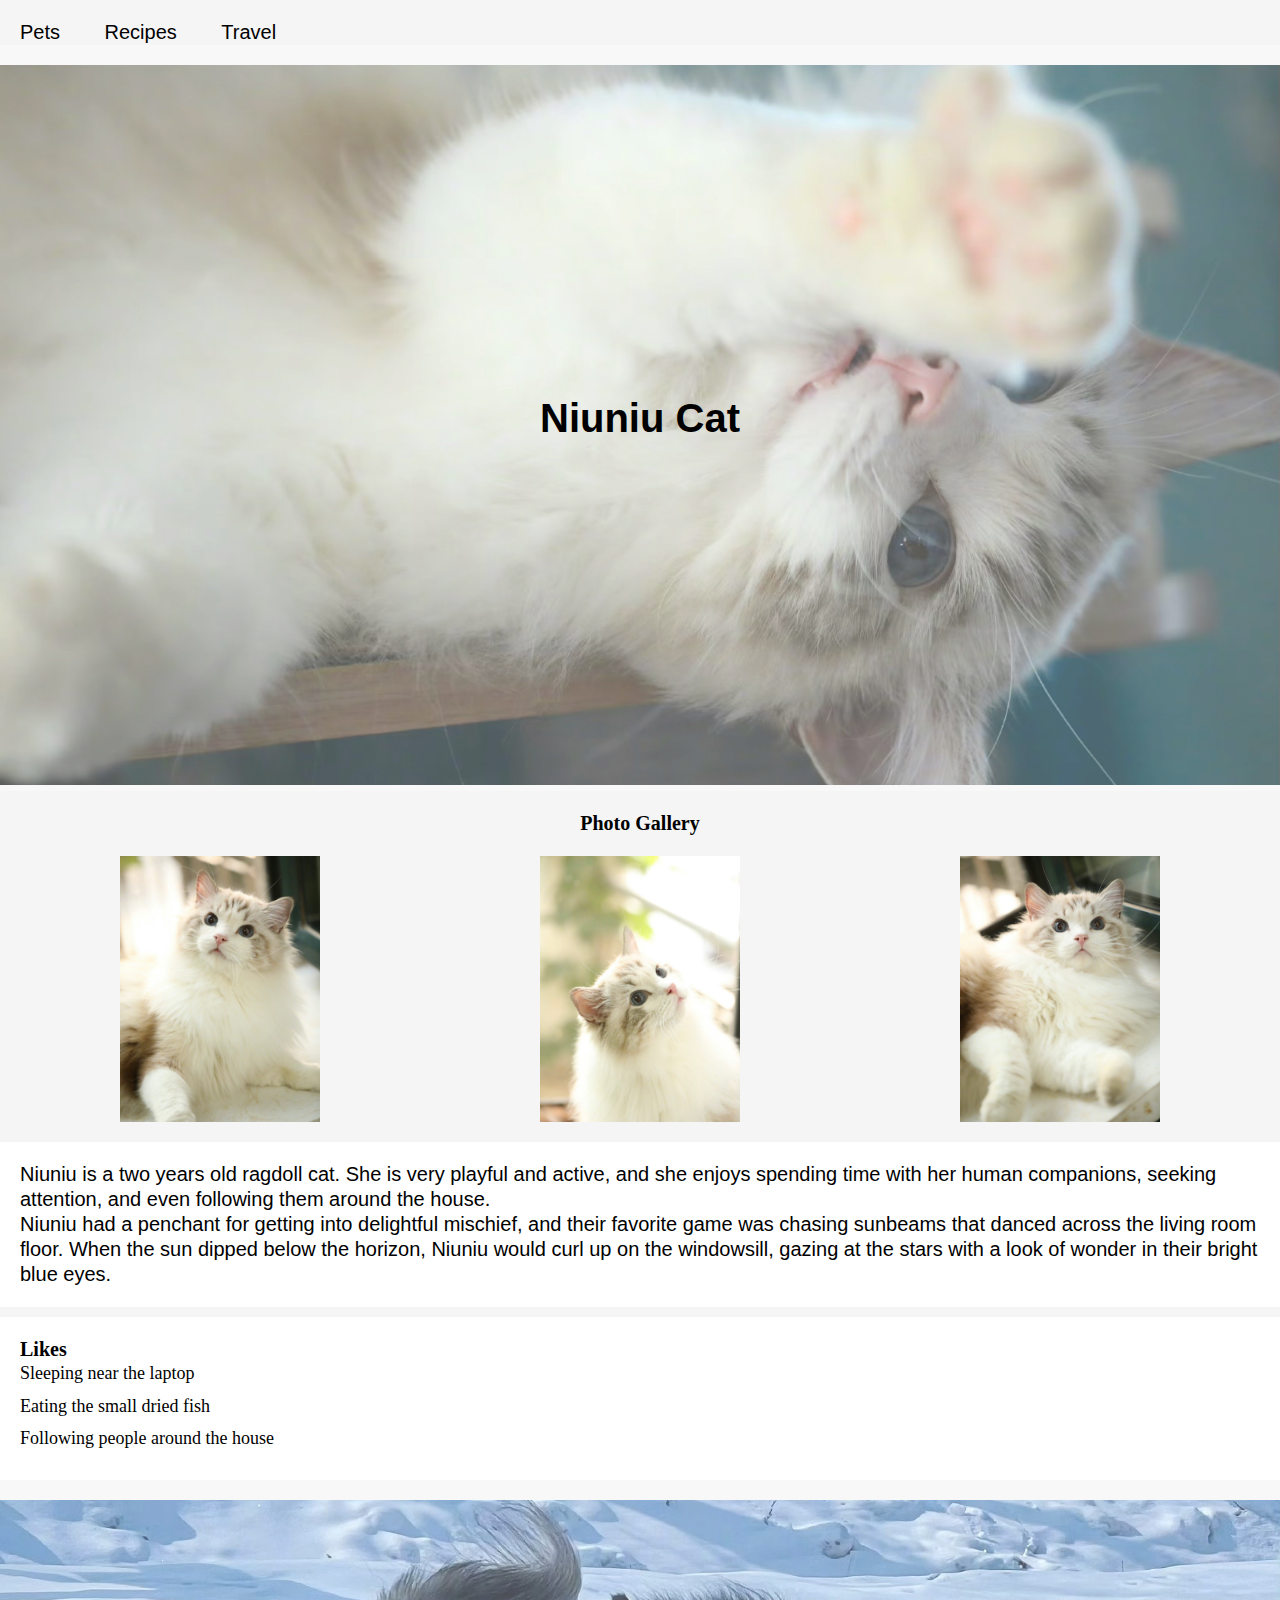
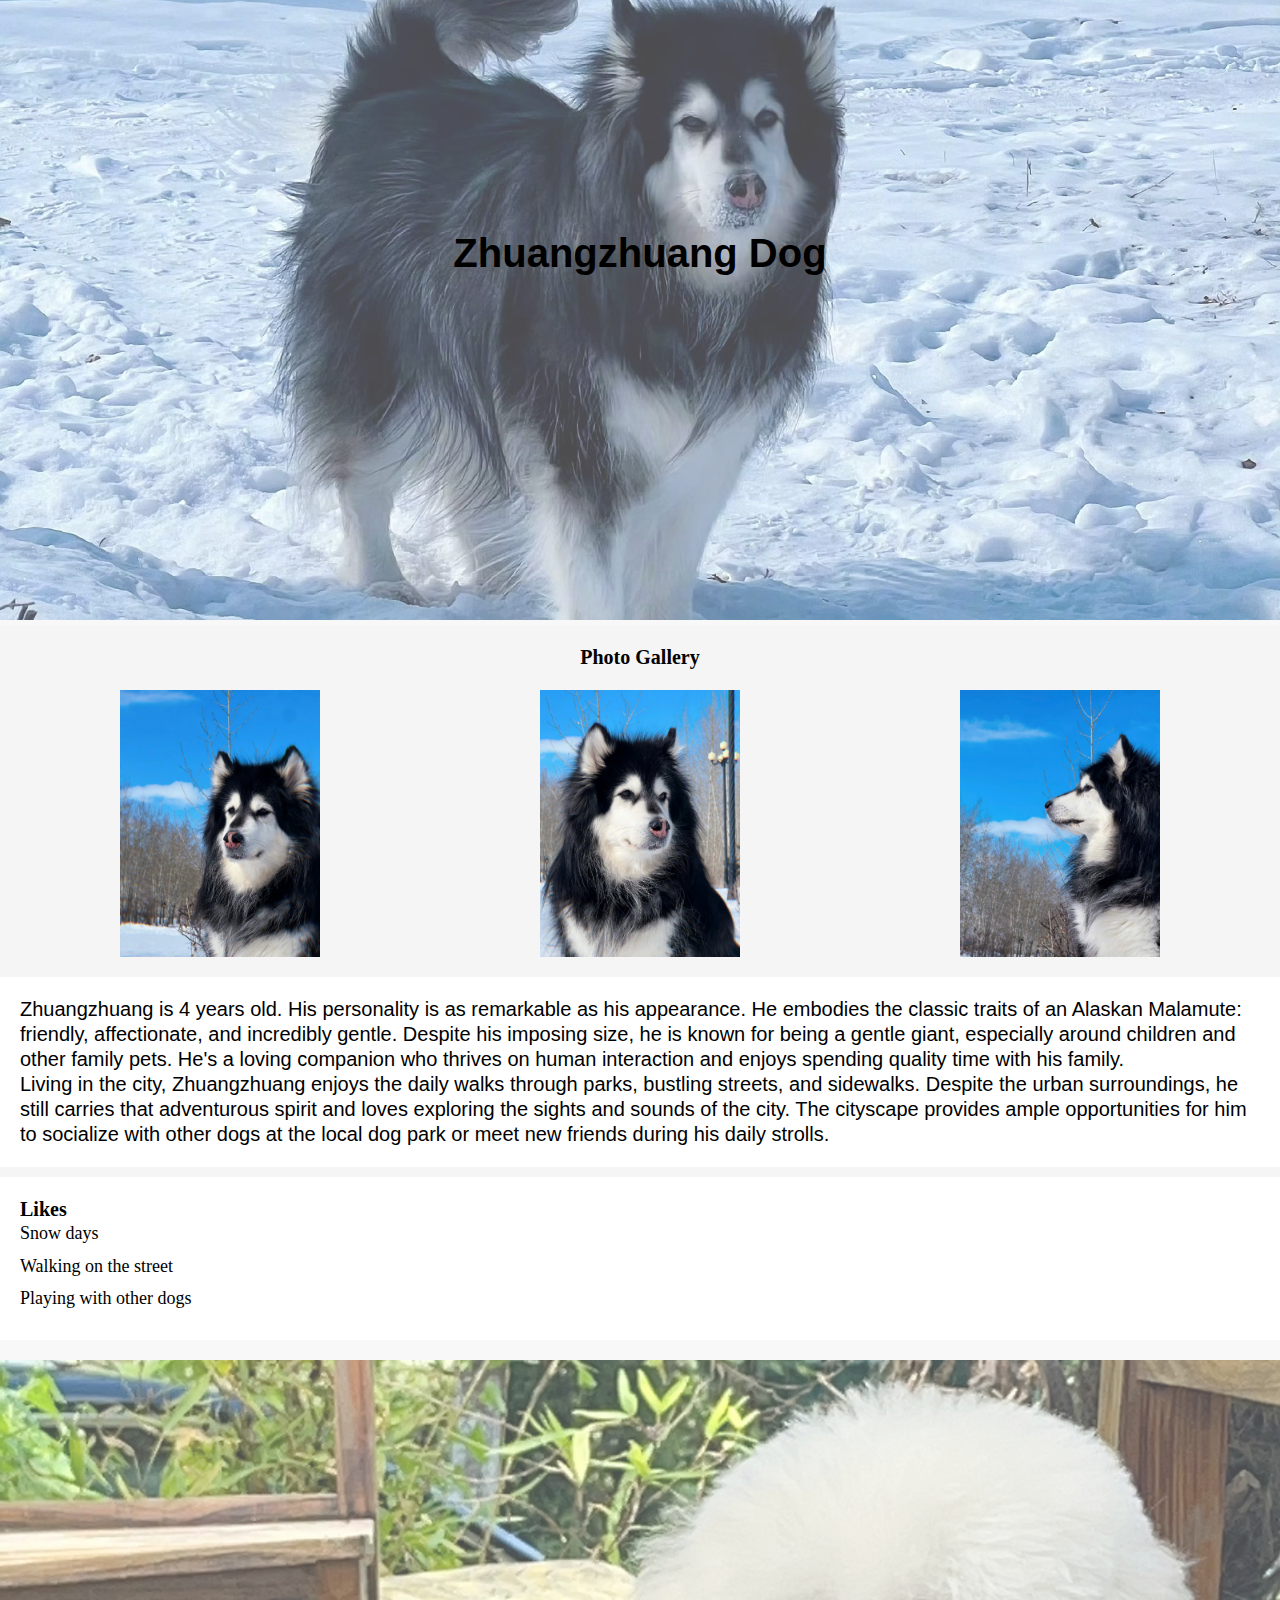
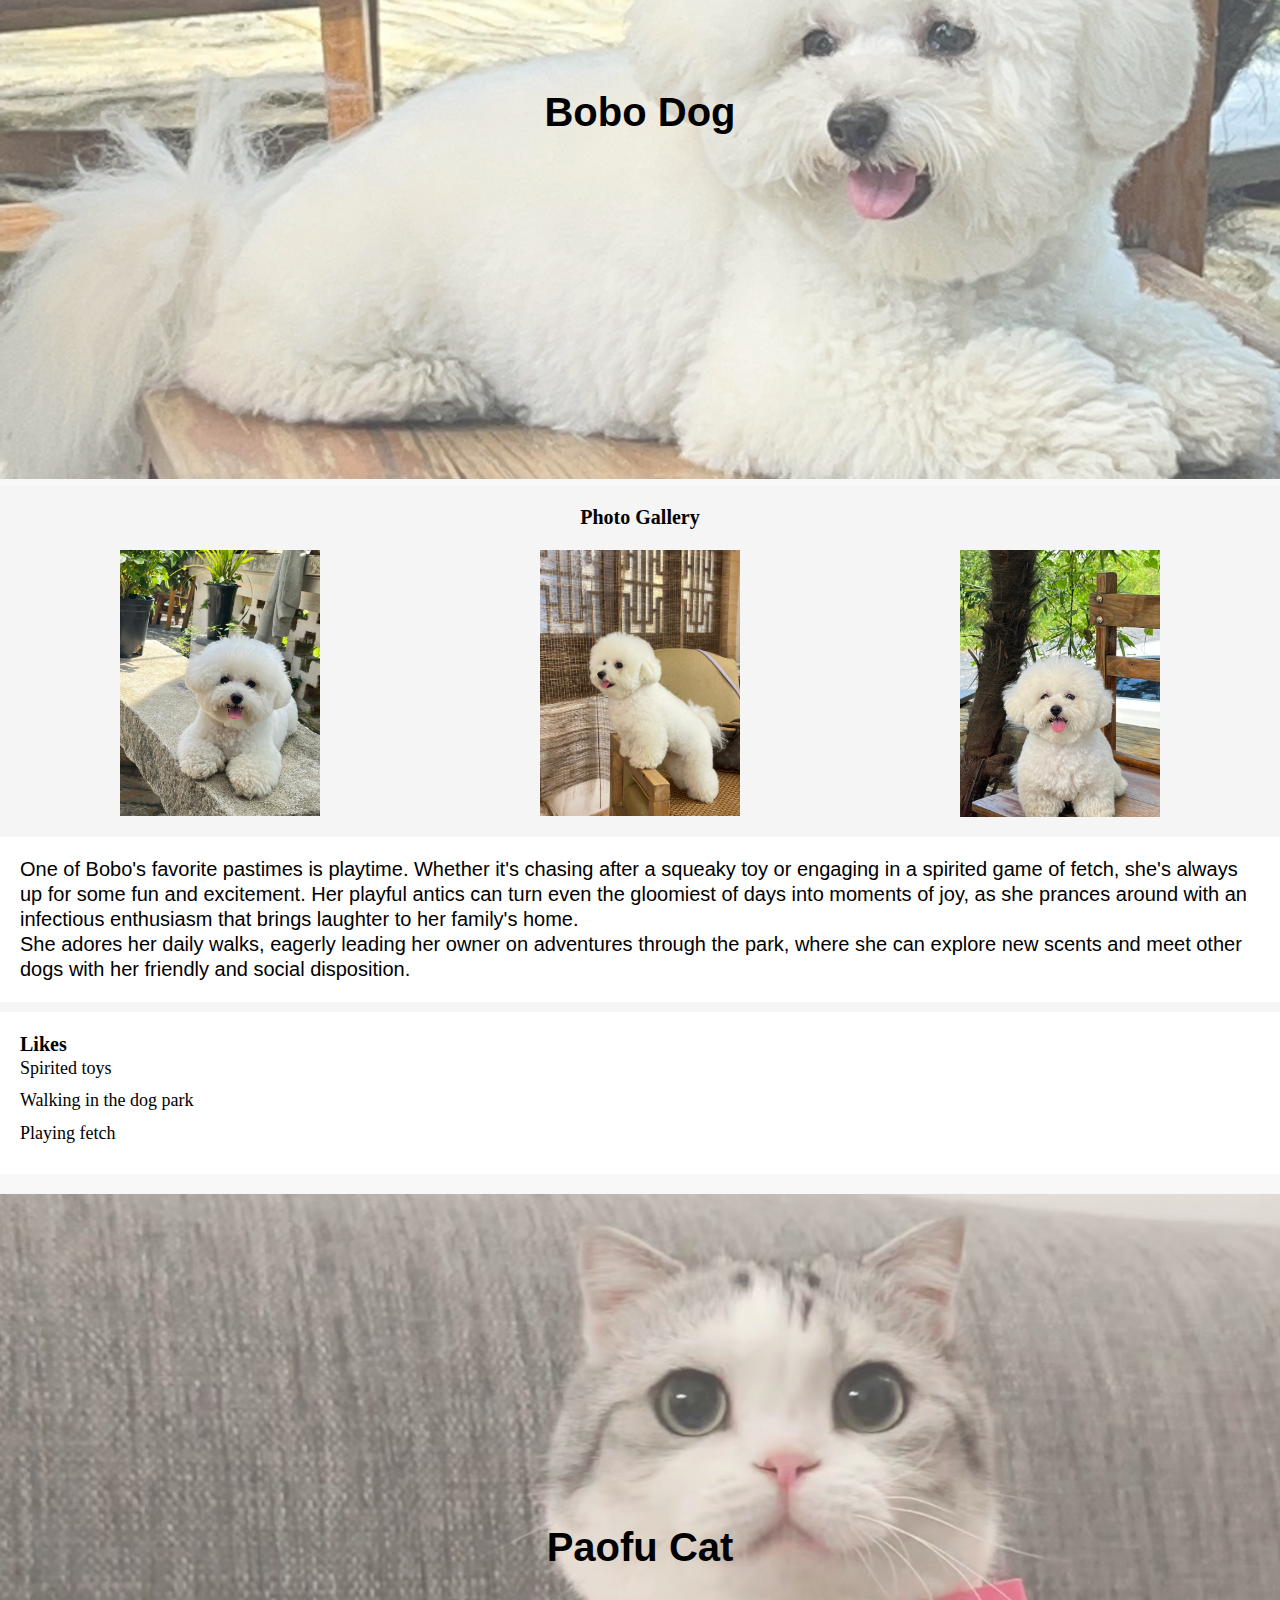
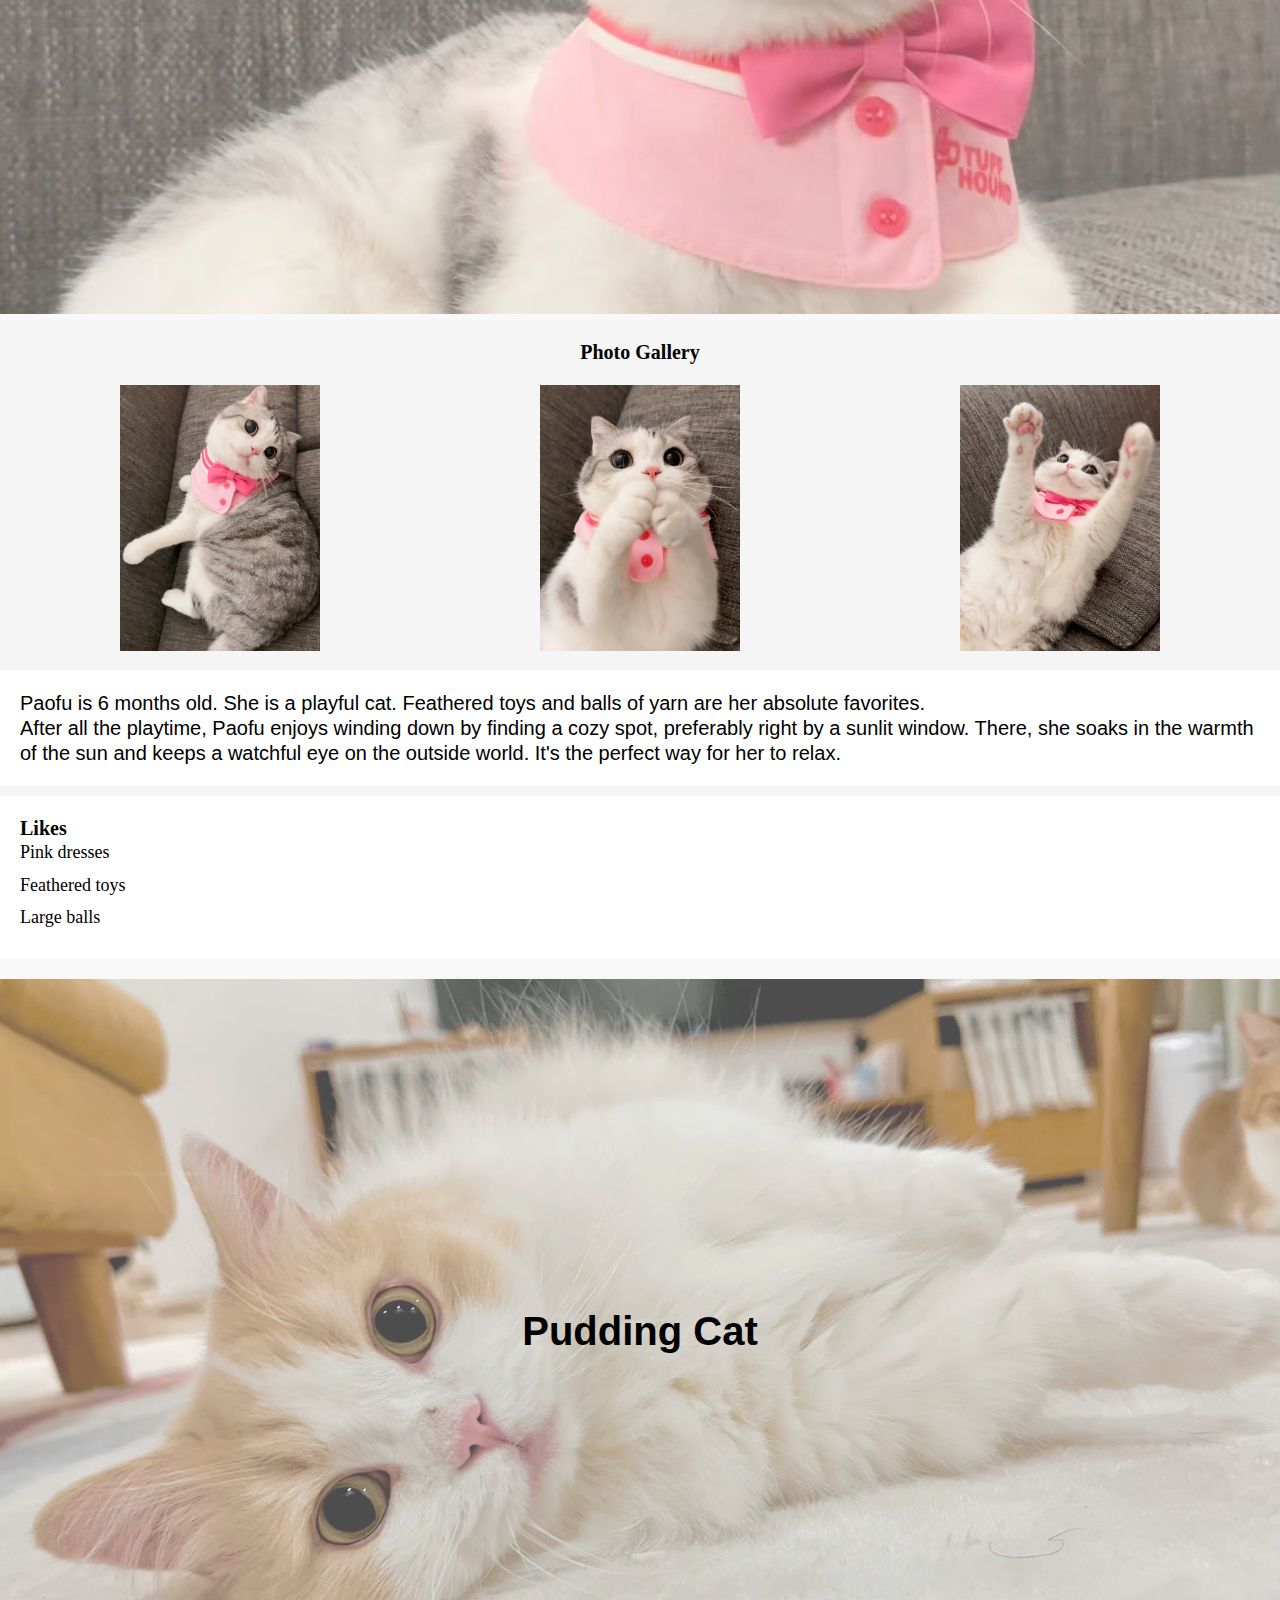
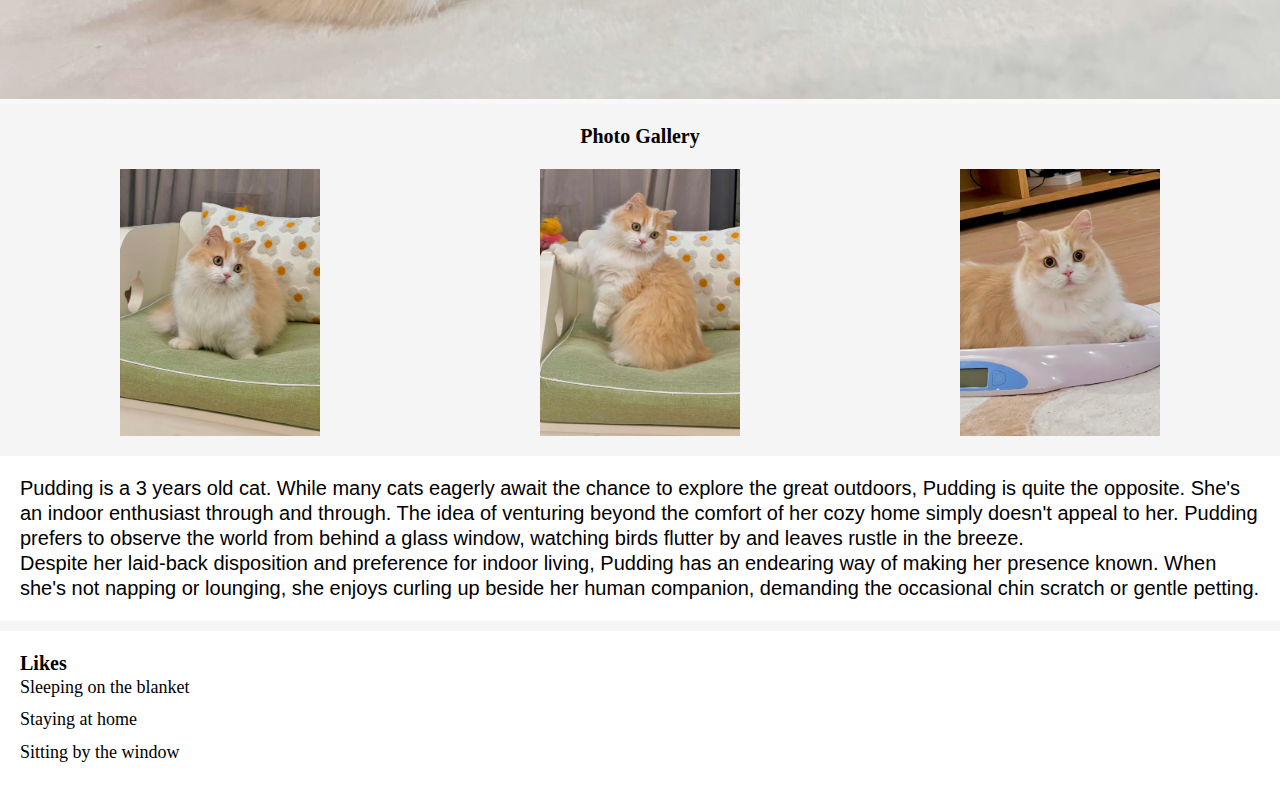
==== index.html @ 9104abec "Add files via upload" ====
<!DOCTYPE html>
<html lang="en">

<head>
  <meta charset="UTF-8">
  <meta name="viewport" content="width=device-width, initial-scale=1.0">
  <link rel="stylesheet" type="text/css" href="css/html5reset.css">
  <link rel="stylesheet" type="text/css" href="css/style.css">
  <title>Pets</title>
</head>

<body>
  <div class="skip"><a href="index.html">Skip to Main Content</a></div>
  <header>
    <nav>
      <ul>
        <li><a href="index.html">Pets</a></li>
        <li><a href="recipes.html">Recipes</a></li>
        <li><a href="travel.html">Travel</a></li>
      </ul>
    </nav>
  </header>

  <main>
    <div>
      <div class="animal">
        <div class="image-container">
          <img src="images/pets3.1.jpeg" width="600" alt="Niuniu is lying on a sofa">
          <div class="overlay">
            <div class="text">Niuniu Cat</div>
          </div>
        </div>
      </div>
      <div class="gallery">
        <h3>Photo Gallery</h3>
        <div class="gallery column">
          <img src="images/pets3.2.jpeg" width="200" alt="Niuniu is looking left at something">
          <img src="images/pets3.3.jpeg" width="200" alt="Niuniu is looking right at something">
          <img src="images/pets3.4.jpeg" width="200" alt="Niuniu is looking at the camera">
        </div>
      </div>
    </div>
    <div class="container">
      <div class="text">
        <p>Niuniu is a two years old ragdoll cat. She is very playful and active, and she enjoys spending time with
          her human companions, seeking attention, and even following them around the house.</p>
        <p>Niuniu had a penchant for getting into delightful mischief, and their favorite game was chasing
          sunbeams that danced across the living room floor. When the sun dipped below the horizon, Niuniu would
          curl up on the windowsill, gazing at the stars with a look of wonder in their bright blue eyes.</p>
      </div>
    </div>
    <div class="container">
      <div class="likes">
        <h3>Likes</h3>
        <ul>
          <li>Sleeping near the laptop</li>
          <li>Eating the small dried fish</li>
          <li>Following people around the house</li>
        </ul>
      </div>
    </div>

    <div class="animal">
      <div class="image-container">
        <img src="images/pets2.1.jpeg" width="600" alt="Zhuangzhuang is standing in the snow">
        <div class="overlay">
          <div class="text">Zhuangzhuang Dog</div>
        </div>
      </div>
    </div>
    <div class="gallery">
      <h3>Photo Gallery</h3>
      <div class="gallery column">
        <img src="images/pets2.2.jpeg" width="200" alt="Zhuangzhuang is looking left at something">
        <img src="images/pets2.3.jpeg" width="200" alt="Zhuangzhuang is looking right at something">
        <img src="images/pets2.4.jpeg" width="200" alt="Zhuangzhuang's left side photo">
      </div>
    </div>
    <div class="container">
      <div class="text">
        <p>Zhuangzhuang is 4 years old. His personality is as remarkable as his appearance. He embodies the classic
          traits of an Alaskan Malamute: friendly, affectionate, and incredibly gentle. Despite his imposing size, he is
          known for being a gentle giant, especially around children and other family pets. He's a loving companion who
          thrives on human interaction and enjoys spending quality time with his family.</p>
        <p>Living in the city, Zhuangzhuang enjoys the daily walks through parks, bustling streets, and sidewalks.
          Despite the urban surroundings, he still carries that adventurous spirit and loves exploring the sights and
          sounds of the city. The cityscape provides ample opportunities for him to socialize with other dogs at the
          local dog park or meet new friends during his daily strolls.</p>
      </div>
    </div>
    <div class="container">
      <div class="likes">
        <h3>Likes</h3>
        <ul>
          <li>Snow days</li>
          <li>Walking on the street</li>
          <li>Playing with other dogs</li>
        </ul>
      </div>
    </div>

    <div class="animal">
      <div class="image-container">
        <img src="images/pets1.1.jpeg" width="600" alt="Bobo is sitting on the chair">
        <div class="overlay">
          <div class="text">Bobo Dog</div>
        </div>
      </div>
    </div>
    <div class="gallery">
      <h3>Photo Gallery</h3>
      <div class="gallery column">
        <img src="images/pets1.2.jpeg" width="200" alt="Bobo is sitting on the stone bench">
        <img src="images/pets1.3.jpeg" width="200" alt="Bobo is standing on the sofa and looking at something">
        <img src="images/pets1.4.jpeg" width="200" alt="Bobo is looking at the camera">
      </div>
    </div>
    <div class="container">
      <div class="text">
        <p>One of Bobo's favorite pastimes is playtime. Whether it's chasing after a squeaky toy or engaging in a
          spirited game of fetch, she's always up for some fun and excitement. Her playful antics can turn even the
          gloomiest of days into moments of joy, as she prances around with an infectious enthusiasm that brings
          laughter to her family's home.</p>
        <p>She adores her daily walks, eagerly leading her owner on adventures through the park, where she can explore
          new scents and meet other dogs with her friendly and social disposition.</p>
      </div>
    </div>
    <div class="container">
      <div class="likes">
        <h3>Likes</h3>
        <ul>
          <li>Spirited toys</li>
          <li>Walking in the dog park</li>
          <li>Playing fetch</li>
        </ul>
      </div>
    </div>

    <div class="animal">
      <div class="image-container">
        <img src="images/pets4.1.jpeg" width="600" alt="Paofu is sitting on the sofa">
        <div class="overlay">
          <div class="text">Paofu Cat</div>
        </div>
      </div>
    </div>
    <div class="gallery">
      <h3>Photo Gallery</h3>
      <div class="gallery column">
        <img src="images/pets4.2.jpeg" width="200" alt="Paofu is lying on the sofa">
        <img src="images/pets4.3.jpeg" width="200" alt="Paofu is wiping her face">
        <img src="images/pets4.4.jpeg" width="200" alt="Paofu is holding out her hands">
      </div>
    </div>
    <div class="container">
      <div class="text">
        <p>Paofu is 6 months old. She is a playful cat. Feathered toys and balls of yarn are her absolute favorites.</p>
        <p>After all the playtime, Paofu enjoys winding down by finding a cozy spot, preferably right by a sunlit
          window. There, she soaks in the warmth of the sun and keeps a watchful eye on the outside world. It's the
          perfect way for her to relax.</p>
      </div>
    </div>
    <div class="container">
      <div class="likes">
        <h3>Likes</h3>
        <ul>
          <li>Pink dresses</li>
          <li>Feathered toys</li>
          <li>Large balls</li>
        </ul>
      </div>
    </div>

    <div class="animal">
      <div class="image-container">
        <img src="images/pets5.1.jpeg" width="600" alt="Pudding is lying on the blanket and looking at the camera">
        <div class="overlay">
          <div class="text">Pudding Cat</div>
        </div>
      </div>
    </div>
    <div class="gallery">
      <h3>Photo Gallery</h3>
      <div class="gallery column">
        <img src="images/pets5.2.jpeg" width="200" alt="Pudding is sitting on a green sofa">
        <img src="images/pets5.3.jpeg" width="200" alt="Pudding is standing on a green sofa">
        <img src="images/pets5.4.jpeg" width="200" alt="Pudding is lying on a weighing standard">
      </div>
    </div>
    <div class="container">
      <div class="text">
        <p>Pudding is a 3 years old cat. While many cats eagerly await the chance to explore the great outdoors, Pudding
          is quite the opposite. She's an indoor enthusiast through and through. The idea of venturing beyond the
          comfort of her cozy home simply doesn't appeal to her. Pudding prefers to observe the world from behind a
          glass window, watching birds flutter by and leaves rustle in the breeze.</p>
        <p>Despite her laid-back disposition and preference for indoor living, Pudding has an endearing way of making
          her presence known. When she's not napping or lounging, she enjoys curling up beside her human companion,
          demanding the occasional chin scratch or gentle petting.</p>
      </div>
    </div>
    <div class="container">
      <div class="likes">
        <h3>Likes</h3>
        <ul>
          <li>Sleeping on the blanket</li>
          <li>Staying at home</li>
          <li>Sitting by the window</li>
        </ul>
      </div>
    </div>
  </main>
</body>

</html>
---- css/style.css ----
html {
  scroll-behavior: smooth;
}

body {
  background-color: #F5F5F5;
  font-size: 18px;
  line-height: 1.25;
  margin: 0;
  padding: 0;
}

nav {
  margin-top: 20px;
}

nav li {
  font-family: Arial, Helvetica, sans-serif;
  display: inline;
  font-size: 20px;
  margin: 20px;
}

nav a {
  color: black;
  font-weight: 500;
  text-decoration: none;
}

.skip a {
  position: absolute;
  top: -40px;
}

.skip:focus {
  top: 20px;
  position: absolute;
}

h2 {
  font-size: 40px;
  font-weight: bolder;
  line-height: 1.5;
}

h3 {
  font-size: 20px;
}

p {
  font-size: 20px;
  font-weight: 100;
}

nav a:focus {
  text-decoration: underline;
}

nav a:hover {
  text-decoration: underline;
}

.container {
  max-width: 100%;
  margin-top: 10px;
  padding: 20px;
  background-color: white;
}

.animal {
  position: relative;
  display: inline-block;
}

.animal img {
  margin-top: 20px;
  width: 100%;
  height: auto;
}

.overlay {
  position: absolute;
  top: 0;
  left: 0;
  width: 100%;
  height: 100%;
  background-color: rgba(255, 255, 255, 0.3);
  display: flex;
  justify-content: center;
  align-items: center;
}

.text {
  font-size: 40px;
  font-family: Arial bold, Arial, sans-serif;
  font-weight: bold;
}

.gallery {
  margin-top: 20px;
  text-align: center;
}

.text h3 {
  margin-top: 10px;
}

.likes ul {
  list-style-type: none;
  padding: 0;
}

.likes ul li {
  margin-bottom: 10px;
}

.gallery.column {
  margin: 20px;
  display: grid;
  grid-template-columns: 1fr 1fr 1fr;
  justify-content: center;
  gap: 20px;
  justify-items: center;
}
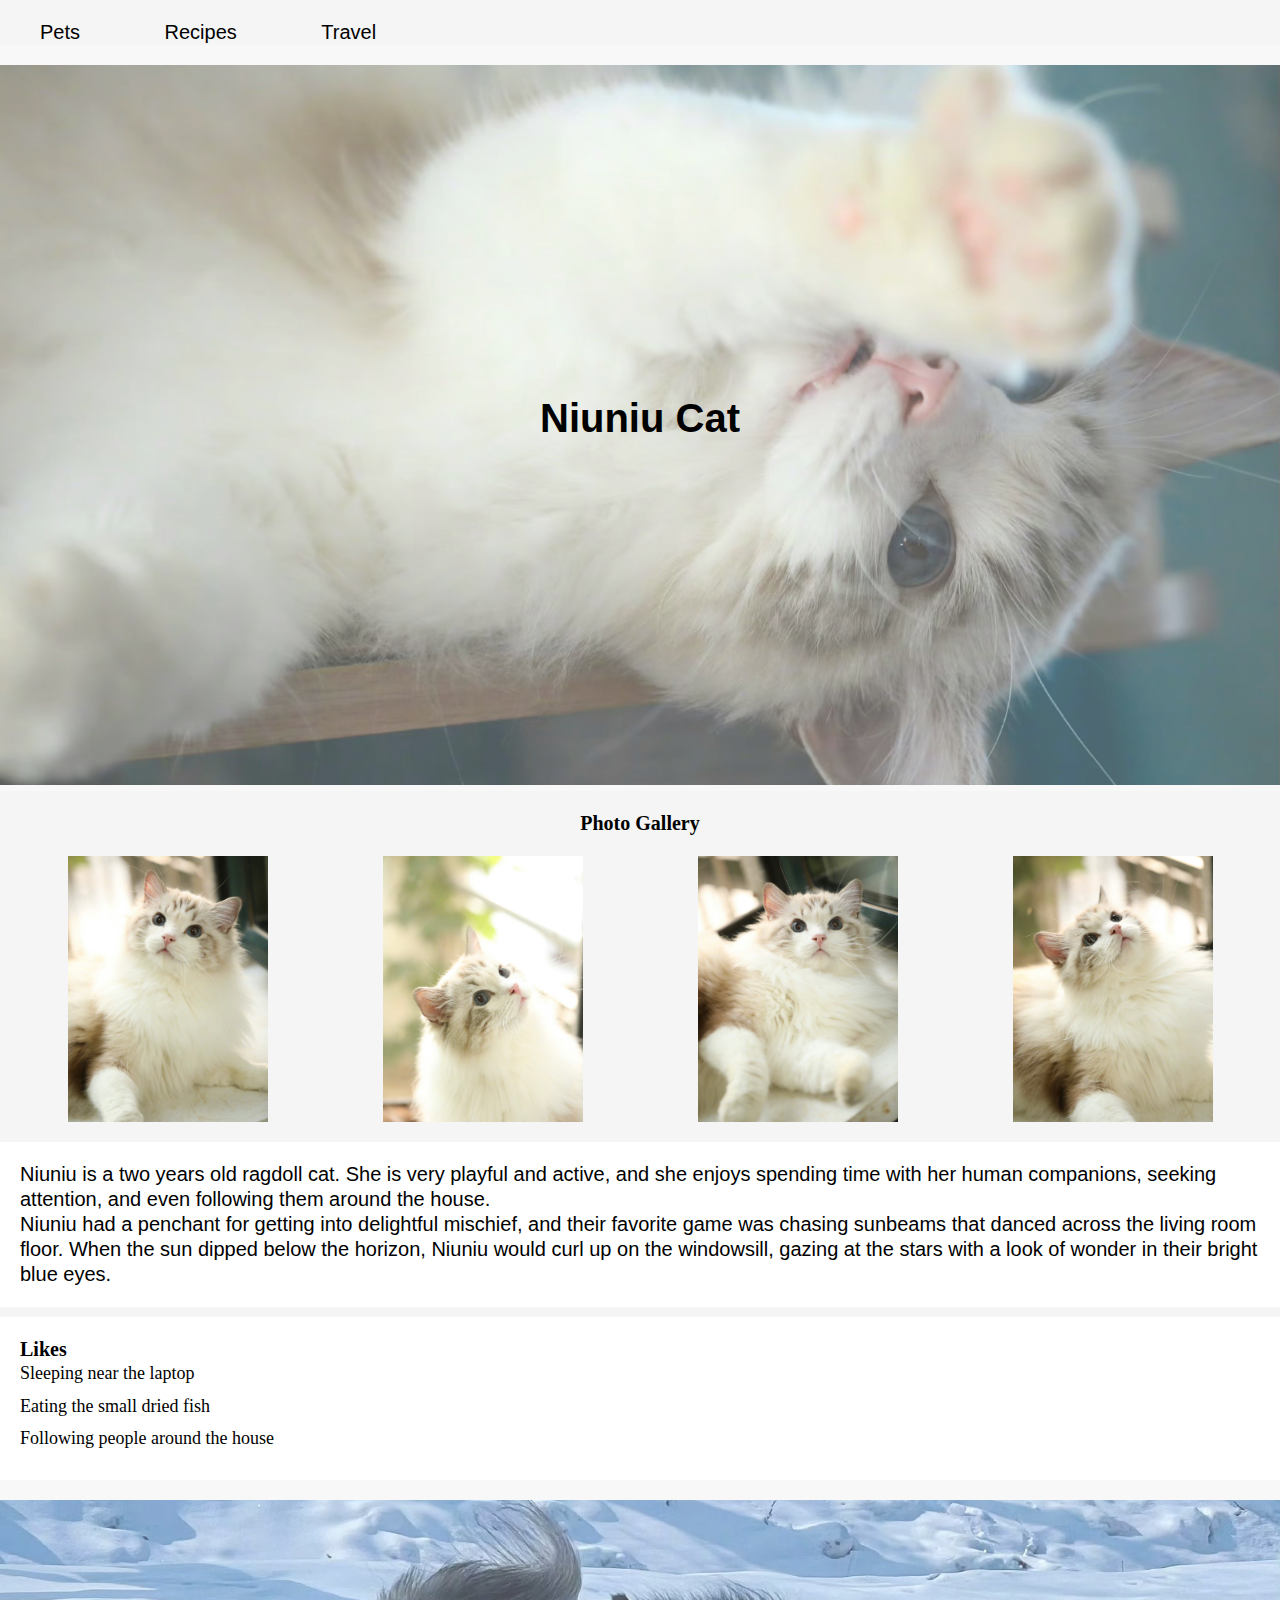
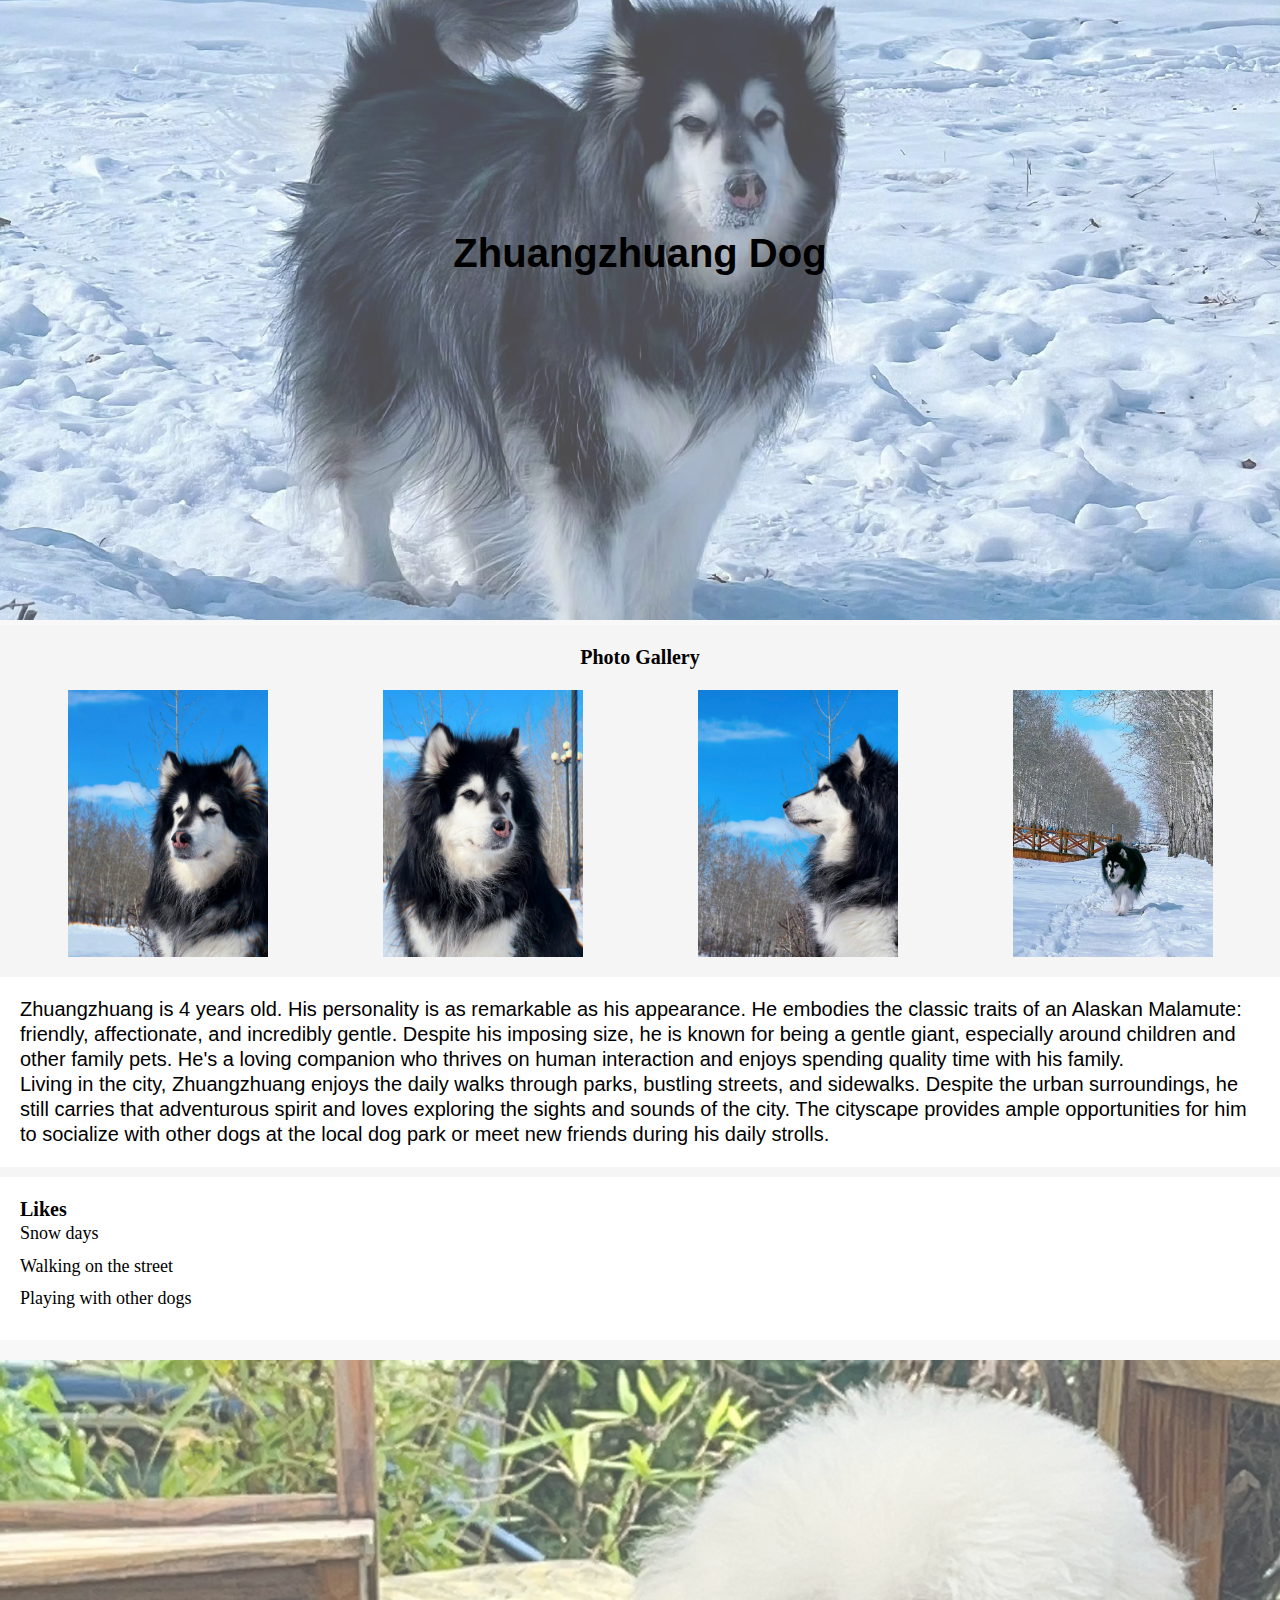
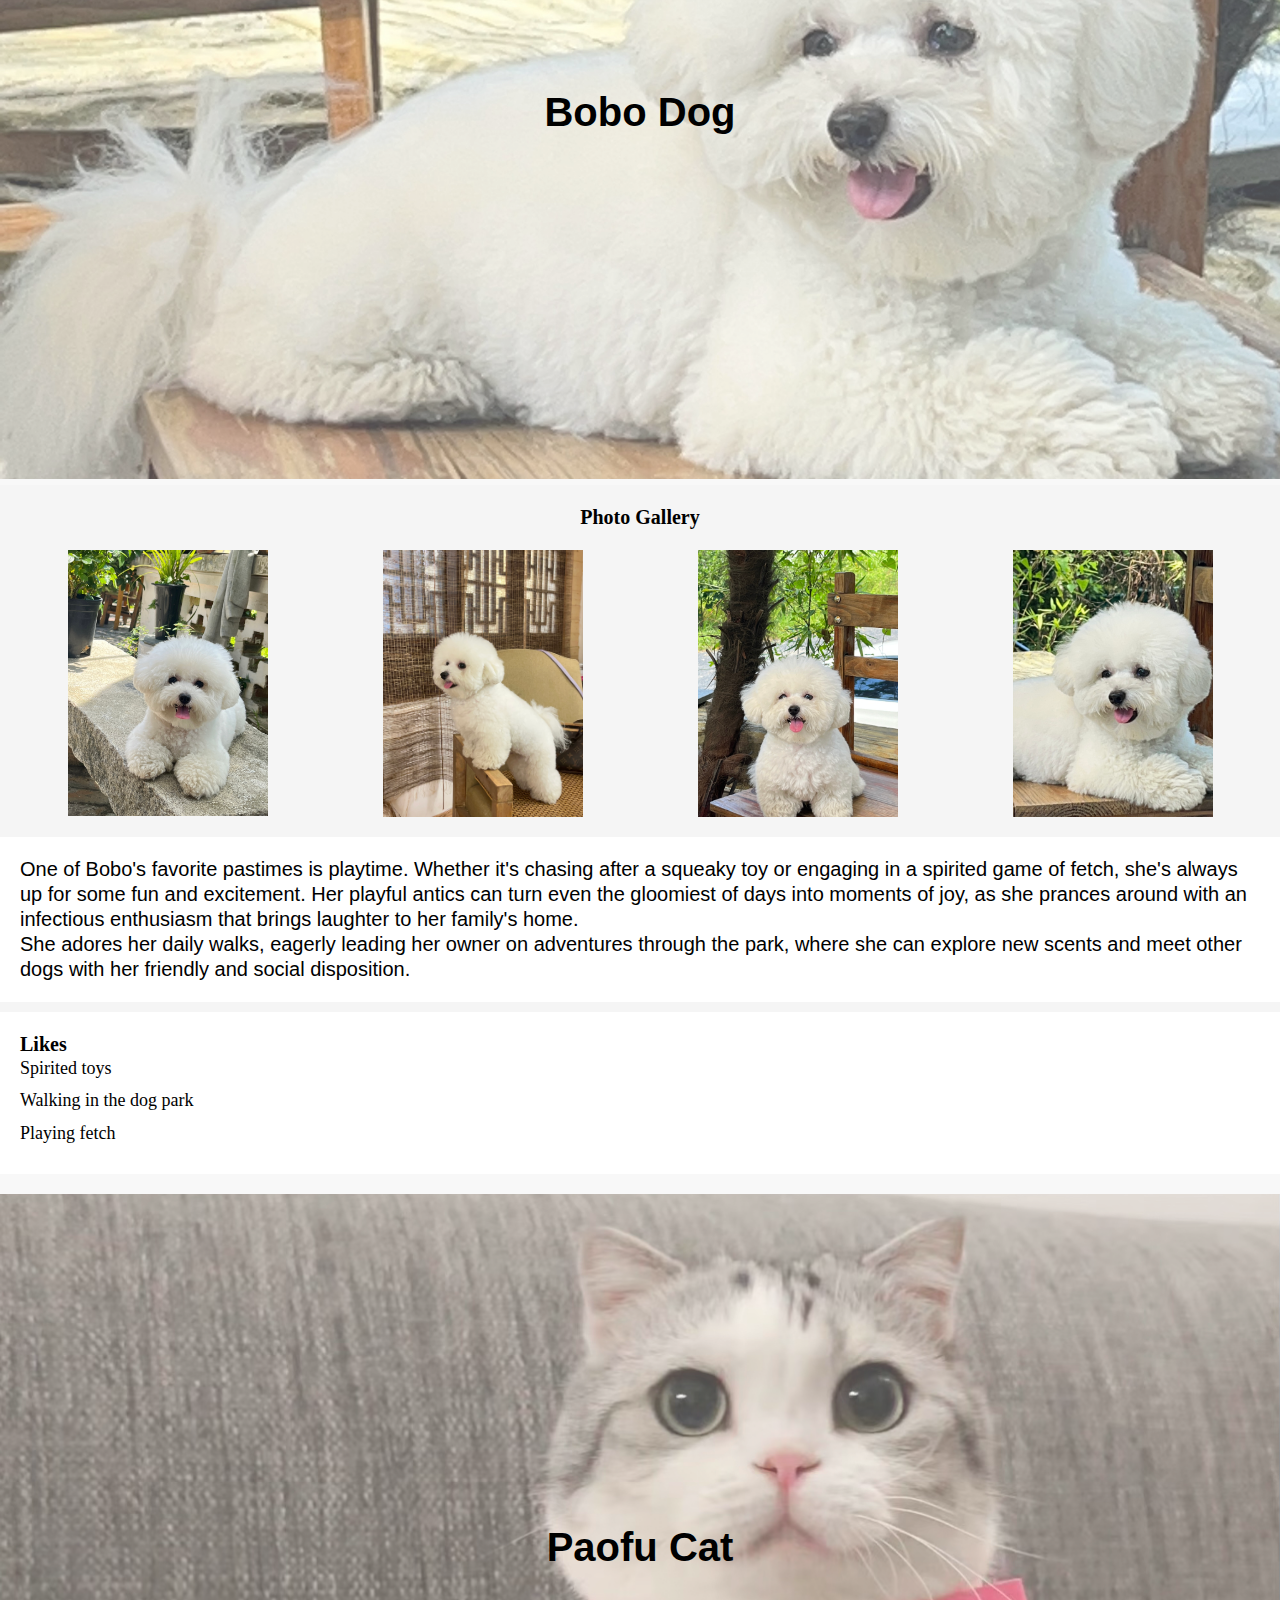
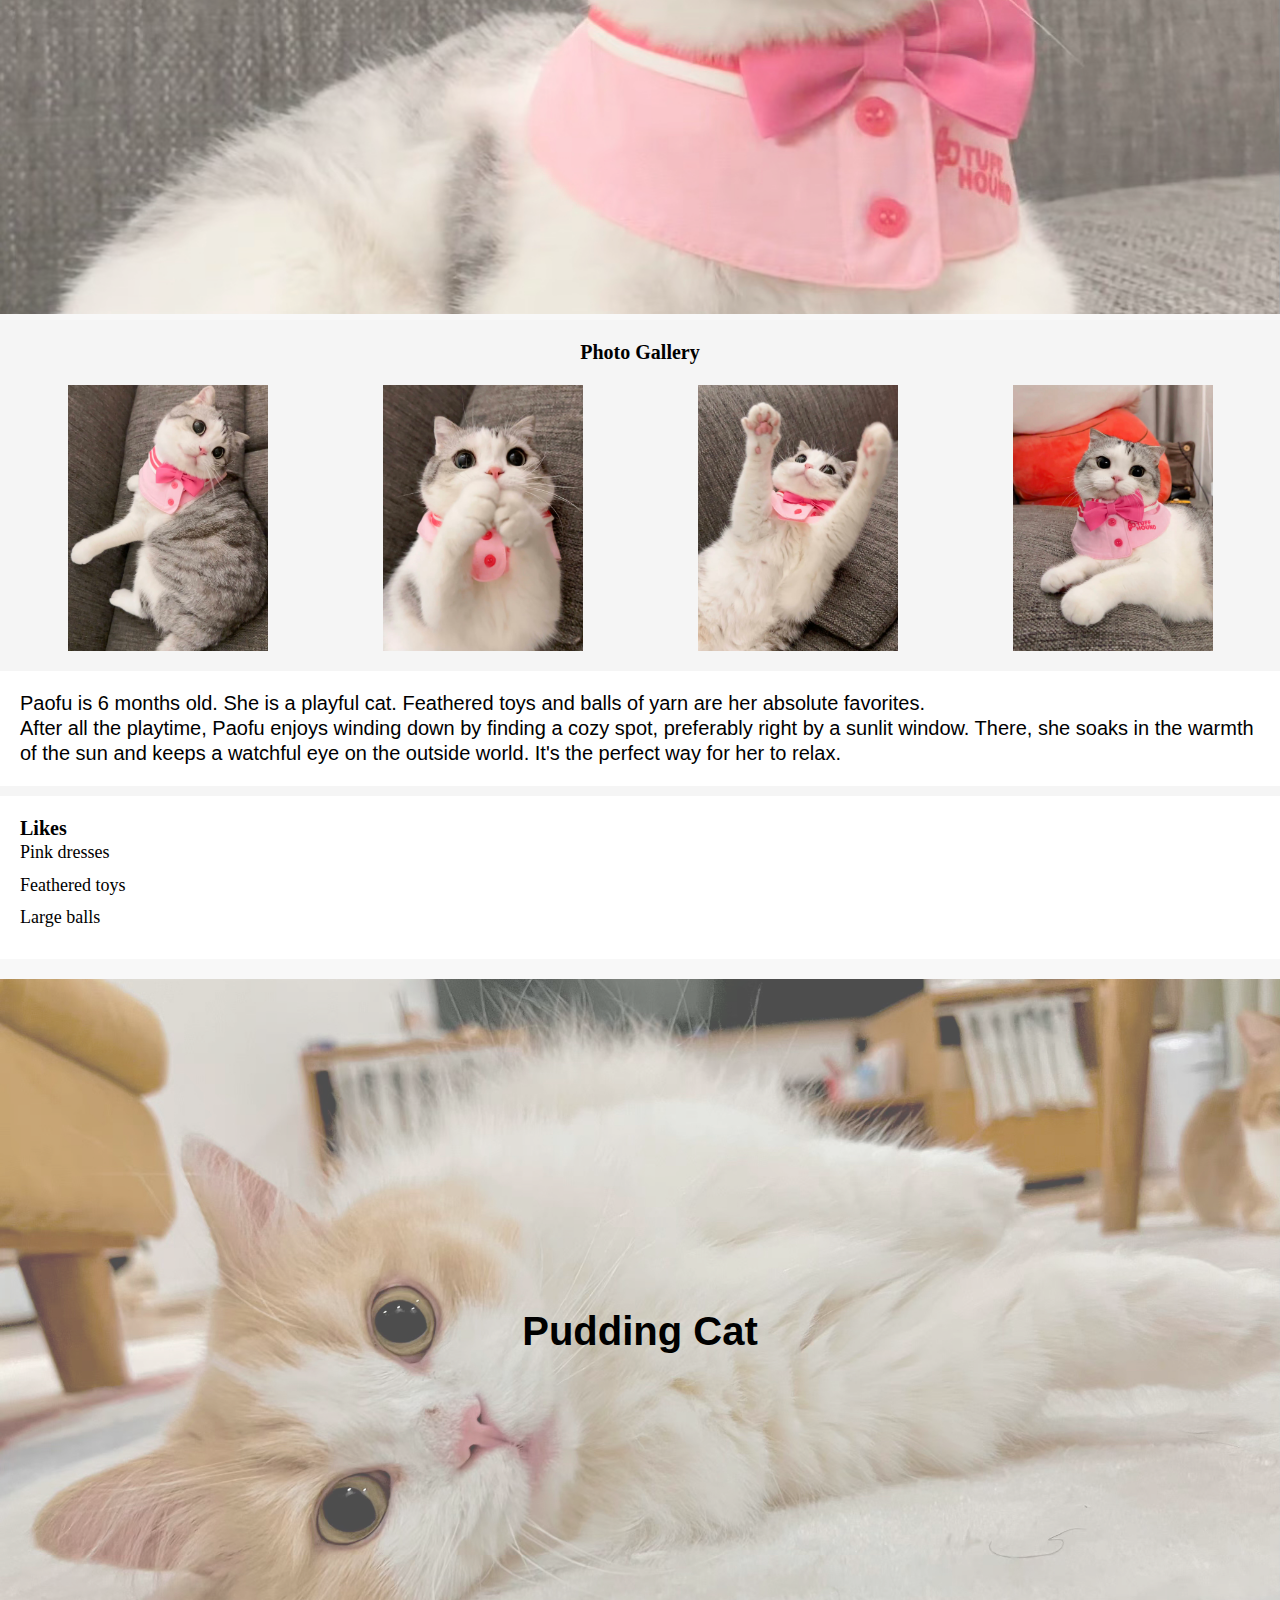
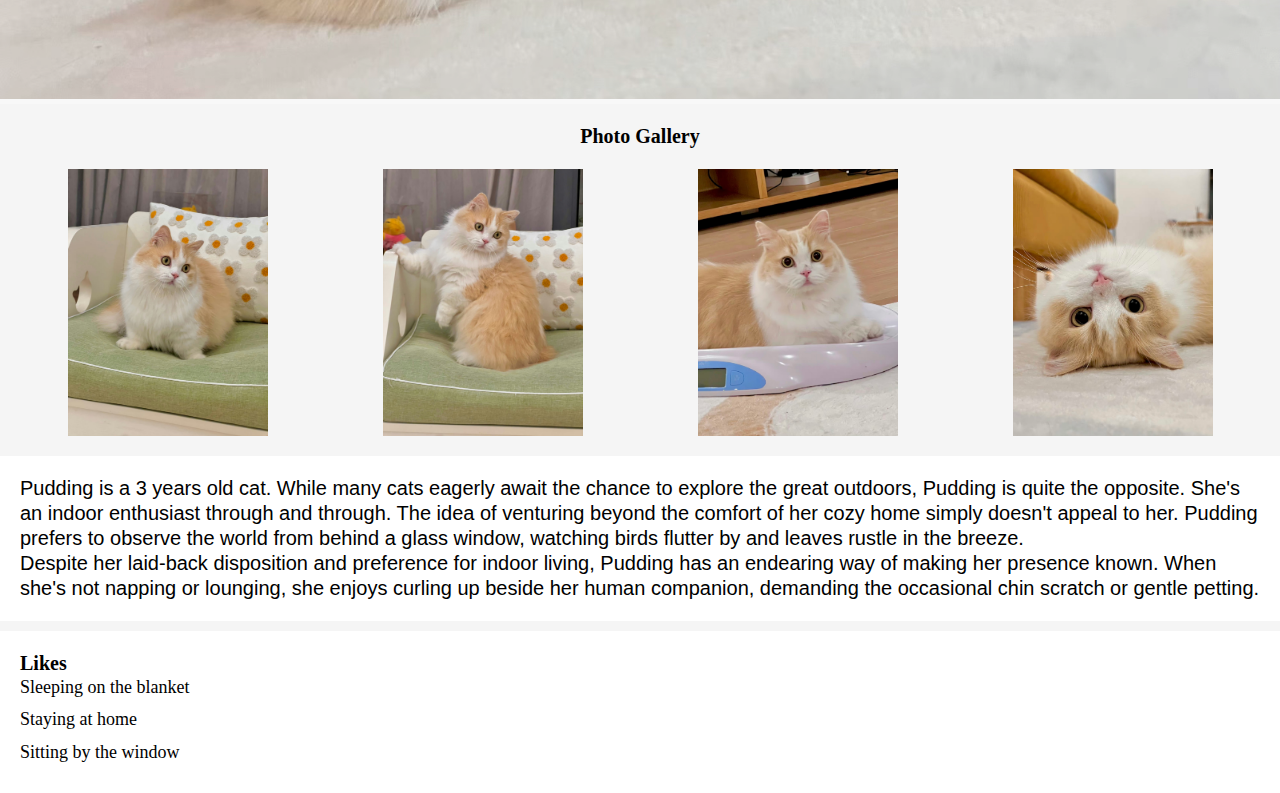
==== commit e0403fb6: "Add files via upload" ====
--- a/index.html
+++ b/index.html
@@ -5,7 +5,7 @@
   <meta charset="UTF-8">
   <meta name="viewport" content="width=device-width, initial-scale=1.0">
   <link rel="stylesheet" type="text/css" href="css/html5reset.css">
-  <link rel="stylesheet" type="text/css" href="css/style.css">
+  <link rel="stylesheet" type="text/css" href="css/style pets.css">
   <title>Pets</title>
 </head>
 
@@ -37,6 +37,7 @@
           <img src="images/pets3.2.jpeg" width="200" alt="Niuniu is looking left at something">
           <img src="images/pets3.3.jpeg" width="200" alt="Niuniu is looking right at something">
           <img src="images/pets3.4.jpeg" width="200" alt="Niuniu is looking at the camera">
+          <img src="images/pets3.5.jpeg" width="200" alt="Niuniu is looking for something">
         </div>
       </div>
     </div>
@@ -74,6 +75,7 @@
         <img src="images/pets2.2.jpeg" width="200" alt="Zhuangzhuang is looking left at something">
         <img src="images/pets2.3.jpeg" width="200" alt="Zhuangzhuang is looking right at something">
         <img src="images/pets2.4.jpeg" width="200" alt="Zhuangzhuang's left side photo">
+        <img src="images/pets2.5.jpeg" width="200" alt="Zhuangzhuang is walking">
       </div>
     </div>
     <div class="container">
@@ -113,6 +115,7 @@
         <img src="images/pets1.2.jpeg" width="200" alt="Bobo is sitting on the stone bench">
         <img src="images/pets1.3.jpeg" width="200" alt="Bobo is standing on the sofa and looking at something">
         <img src="images/pets1.4.jpeg" width="200" alt="Bobo is looking at the camera">
+        <img src="images/pets1.5.jpeg" width="200" alt="Bobo is laying">
       </div>
     </div>
     <div class="container">
@@ -150,6 +153,7 @@
         <img src="images/pets4.2.jpeg" width="200" alt="Paofu is lying on the sofa">
         <img src="images/pets4.3.jpeg" width="200" alt="Paofu is wiping her face">
         <img src="images/pets4.4.jpeg" width="200" alt="Paofu is holding out her hands">
+        <img src="images/pets4.5.jpeg" width="200" alt="Paofu is looking at the camera">
       </div>
     </div>
     <div class="container">
@@ -185,6 +189,7 @@
         <img src="images/pets5.2.jpeg" width="200" alt="Pudding is sitting on a green sofa">
         <img src="images/pets5.3.jpeg" width="200" alt="Pudding is standing on a green sofa">
         <img src="images/pets5.4.jpeg" width="200" alt="Pudding is lying on a weighing standard">
+        <img src="images/pets5.5.jpeg" width="200" alt="Pudding is lying">
       </div>
     </div>
     <div class="container">
--- a/css/style pets.css
+++ b/css/style pets.css
@@ -0,0 +1,141 @@
+html {
+  scroll-behavior: smooth;
+}
+
+body {
+  background-color: #F5F5F5;
+  font-size: 18px;
+  line-height: 1.25;
+  margin: 0;
+  padding: 0;
+}
+
+nav {
+  margin-top: 20px;
+}
+
+nav li {
+  font-family: Arial, Helvetica, sans-serif;
+  display: inline;
+  font-size: 20px;
+  margin: 40px;
+}
+
+nav a {
+  color: black;
+  font-weight: 500;
+  text-decoration: none;
+}
+
+.skip a {
+  position: absolute;
+  top: -40px;
+}
+
+.skip:focus {
+  top: 20px;
+  position: absolute;
+}
+
+h2 {
+  font-size: 40px;
+  font-weight: bolder;
+  line-height: 1.5;
+}
+
+h3 {
+  font-size: 20px;
+}
+
+p {
+  font-size: 20px;
+  font-weight: 100;
+}
+
+nav a:focus {
+  text-decoration: underline;
+}
+
+nav a:hover {
+  text-decoration: underline;
+}
+
+.container {
+  max-width: 100%;
+  margin-top: 10px;
+  padding: 20px;
+  background-color: white;
+}
+
+.animal {
+  position: relative;
+  display: inline-block;
+}
+
+.animal img {
+  margin-top: 20px;
+  width: 100%;
+  height: auto;
+}
+
+.overlay {
+  position: absolute;
+  top: 0;
+  left: 0;
+  width: 100%;
+  height: 100%;
+  background-color: rgba(255, 255, 255, 0.3);
+  display: flex;
+  justify-content: center;
+  align-items: center;
+}
+
+.text {
+  font-size: 40px;
+  font-family: Arial, Helvetica, sans-serif;
+  font-weight: bold;
+}
+
+.gallery {
+  margin-top: 20px;
+  text-align: center;
+}
+
+.text h3 {
+  margin-top: 10px;
+}
+
+.likes ul {
+  list-style-type: none;
+  padding: 0;
+}
+
+.likes ul li {
+  margin-bottom: 10px;
+}
+
+.gallery.column {
+  margin: 20px;
+  display: grid;
+  grid-template-columns: 1fr 1fr 1fr 1fr;
+  justify-content: center;
+  gap: 20px;
+  justify-items: center;
+}
+
+@media screen and (max-width: 700px) {
+  .gallery.column {
+    grid-template-columns: 1fr 1fr;
+  }
+}
+
+@media screen and (max-width: 480px) {
+  .gallery.column {
+    grid-template-columns: 1fr;
+  }
+}
+
+.gallery.column img {
+  max-width: 100%;
+  height: auto;
+}